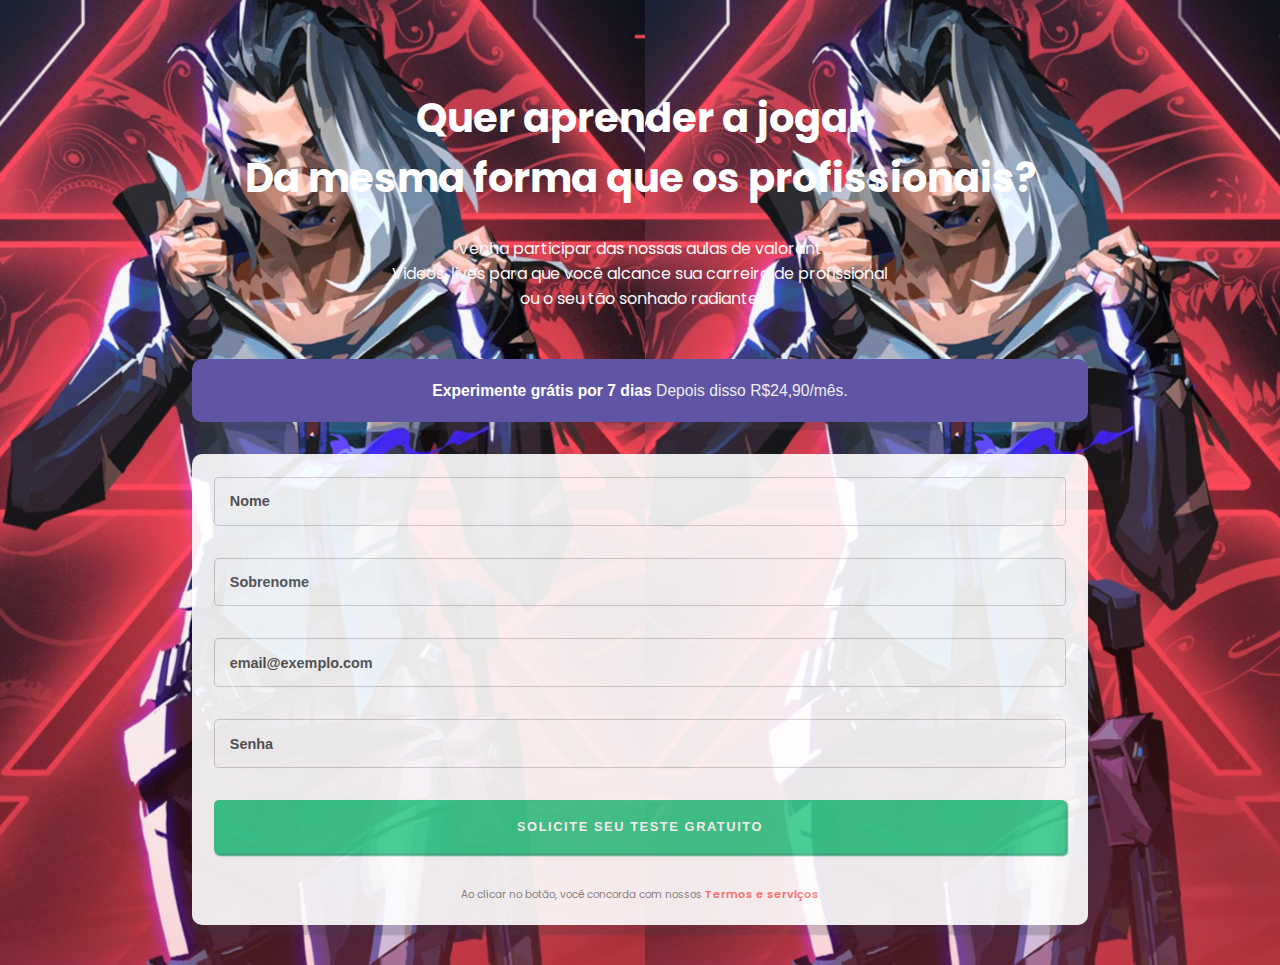
==== index.html @ 0c1f4409 "Update and rename valorantpro.html to index.html" ====
<!DOCTYPE html>
<html lang="pt-BR">
<head>
    <meta charset="UTF-8">
    <meta http-equiv="X-UA-Compatible" content="IE=edge">
    <meta name="viewport" content="width=device-width, initial-scale=1.0">
    <link rel="shortcut icon" href="icon.png" type="image/x-icon">
    <link rel="stylesheet" href="valorantpro.css">
    <title>ValorantPro</title>
</head>
<body>
    <main class="main">
        <div class="section container">

<!---TEXTO, SESSÃO 1 -->
          <setion class="section_one">
            <h1 class="text section_title">Quer aprender a jogar <br>Da mesma forma que os profissionais?</h1>
            <p class="section_info">Venha participar das nossas aulas de valorant <br> Videos,
            lives para que você alcance sua carreira de profissional <br> ou o seu tão sonhado radiante.
        </p>
        </setion>
<!--- EXPERIMENTE 7 DIAS GRATIS -->
        <section class="section_two">
            <button class="button top"><span class="bold">Experimente grátis por 7 dias</span> Depois disso  R$24,90/mês.</button>
            <!--- FORMULARIO , NOME , SOBRENOME, EMAIL, SENHA-->
            <form action="" class="form" id="form" ">
                <div class="input_area">
                    <input type="text" class="input " placeholder="Nome" id="firstname">
                    <img src="icon-error.svg" alt="" class="input_error">
                    <small></small>
                </div>

               <div class="input_area">
                    <input type="text" class="input" placeholder="Sobrenome" id="lastname">
                    <img src="icon-error.svg" alt="" class="input_error">
                    <small></small>
                </div>

                <div class="input_area">
                    <input type="email" class="input" placeholder="email@exemplo.com" id="email">
                    <img src="icon-error.svg" alt="" class="input_error">
                    <small></small>
                </div>

                <div class="input_area">
                    <input type="password" class="input" placeholder="Senha" id="password">
                    <img src="icon-error.svg" alt="" class="input_error">
                    <small></small>
<!-- RESGATE SEUS DIAS GRATIS -->
                    </div>
                         <button class="button bottom" onclick="changeColor('hsl(0, 100%, 74%)')">SOLICITE SEU TESTE GRATUITO</button>
                     <p class="form_text">Ao clicar no botão, você concorda com nossos <span class="form_span"><a href="#" class="terms">
                        Termos e serviços
                </a></span></p>
            </form >
        </section>
        </div>
    </main>

    <script src="valorantpro.js" defer></script>
</body>
</html>
---- valorantpro.css ----
@import url('https://fonts.googleapis.com/css2?family=Poppins:wght@400;500;600;700&display=swap');
/*font-family: 'Poppins', sans-serif;*/

/* root se equipara à raiz de uma árvore*/
:root{
    --primary-color-red:hsl(0, 100%, 74%) ;
    --primary-color-green:hsl(154, 59%, 51%);
    --accent-blue:hsl(248, 32%, 49%);
    --dark-blue:hsl(249, 10%, 26%);
    --grayish-blue:hsl(246, 25%, 77%);
    --input-color:#f6f9f9;
    --white-color:#fff;
    --body-font:'Poppins', sans-serif;
    --biggest-font-size:2.5rem;
    --h1-font-size:2rem;
    --h2-font-size:1.25rem;
    --h3-font-size:1rem;
    --normal-font-size:16px;
    --smaller-font-size:.813rem;
    --smallest-font-size:.75rem;
    --font-normal:400;
    --font-medium:500;
    --font-semi-bold:600;
    --font-bold:700;
    --mb-1-5:1.5rem;
    --mb-1-75:1.75rem;
}

*{
    padding: 0;
    margin: 0;
    list-style: none;
    text-decoration: none;
    box-sizing: border-box;
}
body{
    font-family: var(--body-font);
    font-size: var(--normal-font-size);
    font-weight: var(--font-normal);
    color: var(--input-color);
    display: grid;
    background: url(valorant4.jpg) var(--primary-color-red)
}
h1{
    color: var(--white-color);
    font-weight:var(--font-bold);
}
input:focus, input[type]:focus{   
    border-color: 15px solid var(--dark-blue);
    outline: 0 none;
}
button,
input{
    border: none;
    font-size: var(--normal-font-size);
}

button{
    cursor: pointer;
    
}
input{
    border: 1px solid #cecbcbea;
}
.section{
    padding: 5.5rem 0 2.5rem;
}
.container{
    max-width: 986px;
    margin-left: 1.5rem;
    margin-right: 1.5rem;
}

.section_title{
    font-size: var(--h1-font-size);
    color:var(--white-color);
    text-align: center;
    margin-bottom: var(--mb-1-75);
}

.section_info{
    text-align: center;
}
.section_two{
    margin-top: 3rem;
}
.top{
    width: 100%;
    padding: 1.2rem 3rem;
    border-radius: 10px;
    background-color:var(--accent-blue);
    color: #ddd;
    line-height: 25px;
    font-size:.98rem;
    color:#eee;
    box-shadow: 0rem .45rem .1rem hsla(249, 10%, 26%, 0.25);
}
.bold{
    color: var(--white-color);
    font-weight: var(--font-bold);
}
.form{
    margin-top: 2rem;
    border-radius: 10px;
    background-color:var(--white-color);
    opacity: 0.9;
    padding: 1.4rem;
    position: relative;
    display: flex;
    flex-direction: column;
    row-gap: rem;
    box-shadow: 0rem .6rem .1rem hsla(249, 10%, 26%, 0.25);
    row-gap: 2rem;
}
.input{
   padding: .9rem;
   border-radius: 5px;
   width: 100%;
}

.input_area{
    position: relative;
}
.bottom{
    padding: .9rem;
    border-radius: 5px;
    background-color:var(--primary-color-green);
    color: var(--white-color);
    line-height: 25px;
    font-size:.8rem;
    font-weight: var(--font-semi-bold);
    letter-spacing: .1rem;
    box-shadow:.1rem .1rem .1rem #3ab482,
                inset -.05rem -.05rem 0rem #3ab482 ;
}
.form_text{
    text-align: center;
    font-size: .65rem;
    color:#888;
    text-align: center;
}

.terms{
    font-size: .7rem;
    color: var(--primary-color-red);
    font-weight:var(--font-semi-bold);
    outline: none;
}
::placeholder{
    color:#555;
    opacity: 1;
    font-weight: var(--font-bold);
    font-size: .9rem;
}

.input_error{
    position: absolute;
    right: 1.2rem;
    bottom: 1rem;
    visibility: hidden;
    font-size: 1.6rem;
    color: var(--primary-color-red);
}

 small{
     color:var(--primary-color-red);
     right: 0;
     top: 3.7rem;
     position: absolute;
     font-style: italic;
     opacity: .8;
     visibility:hidden;
 }

@media screen and (min-width:586px){
    .section{
        width: 70%;
    }
    .container{
        margin-left: auto;
        margin-right: auto;
    }
    .text{
        font-size: 2.5rem;
    }
}



@media screen and (min-width:1440px) {
    .section{
        padding: 10rem 0 2.5rem;
        width: 85vw;
    }
    .container{
        max-width: 1920px;
        display: flex;
        align-items: center;
        justify-content: space-evenly;
    }
    .section_two{
        width: 42%;
    }
    
    .top{
        width: 100%;
        padding: .5rem
    }
    .input_form{
        row-gap: 1.5rem
    }
    .input{
        padding: 0.8rem 2rem;
     }
     .text{
        font-size: 3.2rem;
        line-height: 65px;
    }
    .section_info{
        text-align: initial;
    }
    .section_title{
        text-align: initial;
    }
    .section_one{
        margin-top: 5rem;
    }
    .form_text{
        margin-top:-.5rem;
    }
    body{
        background: url(valorant3.jpg) var(--primary-color-red)
    }
    .top{
        padding: 1rem 2rem;
    }
    .form{
        padding: 2.5rem;
    }
}

.input_area.success input {
    border-color: #3ab482;
}
.input_area.error input {
    border-color:var(--primary-color-red);
}
.input_area.error img.input_error{
    visibility: visible;
}
.input_area.error small{
    visibility: visible;
}
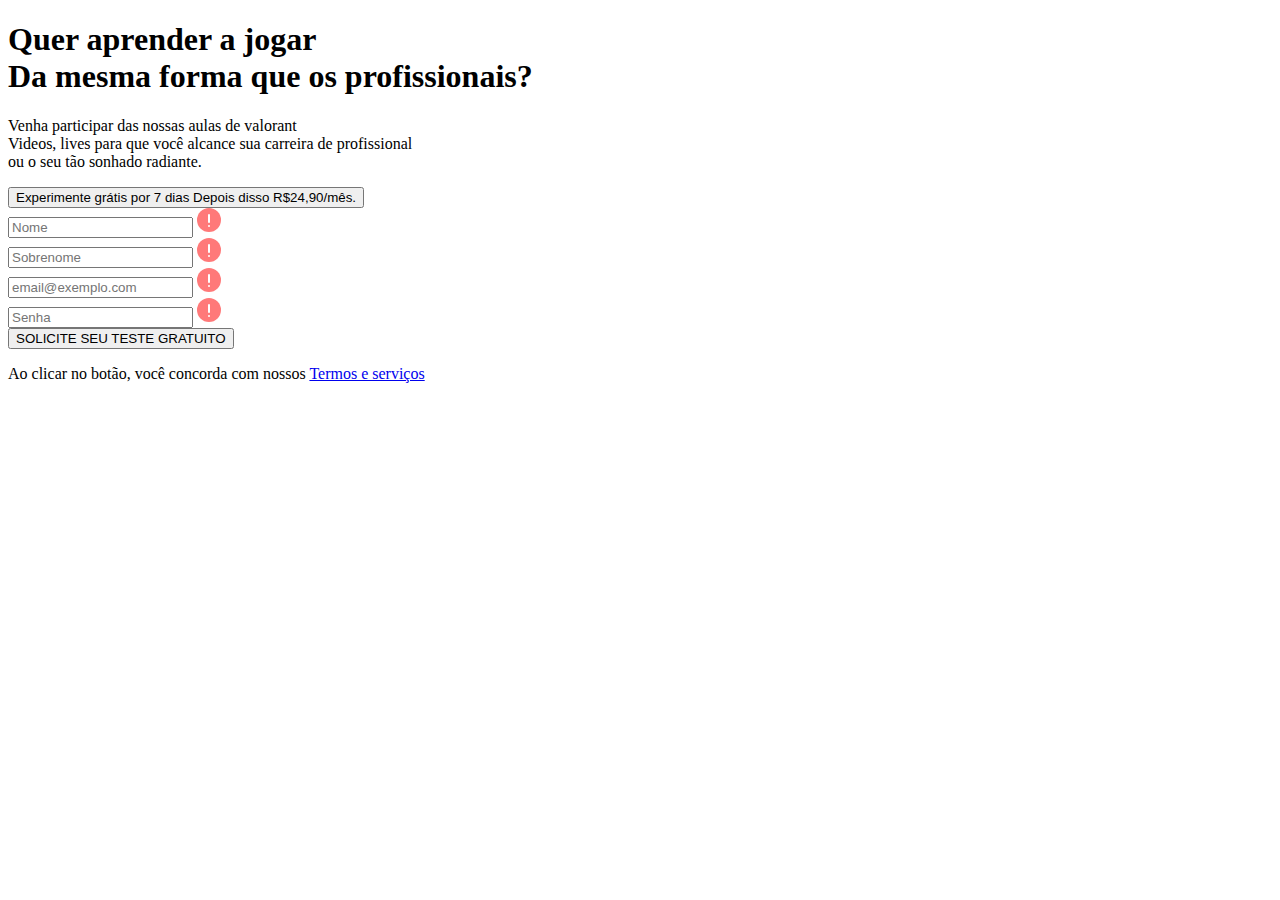
==== commit 47f127d1: "Update index.html" ====
--- a/index.html
+++ b/index.html
@@ -5,7 +5,7 @@
     <meta http-equiv="X-UA-Compatible" content="IE=edge">
     <meta name="viewport" content="width=device-width, initial-scale=1.0">
     <link rel="shortcut icon" href="icon.png" type="image/x-icon">
-    <link rel="stylesheet" href="valorantpro.css">
+    <link rel="stylesheet" href="style.css">
     <title>ValorantPro</title>
 </head>
 <body>
@@ -57,6 +57,6 @@
         </div>
     </main>
 
-    <script src="valorantpro.js" defer></script>
+    <script src="script.js" defer></script>
 </body>
 </html>
